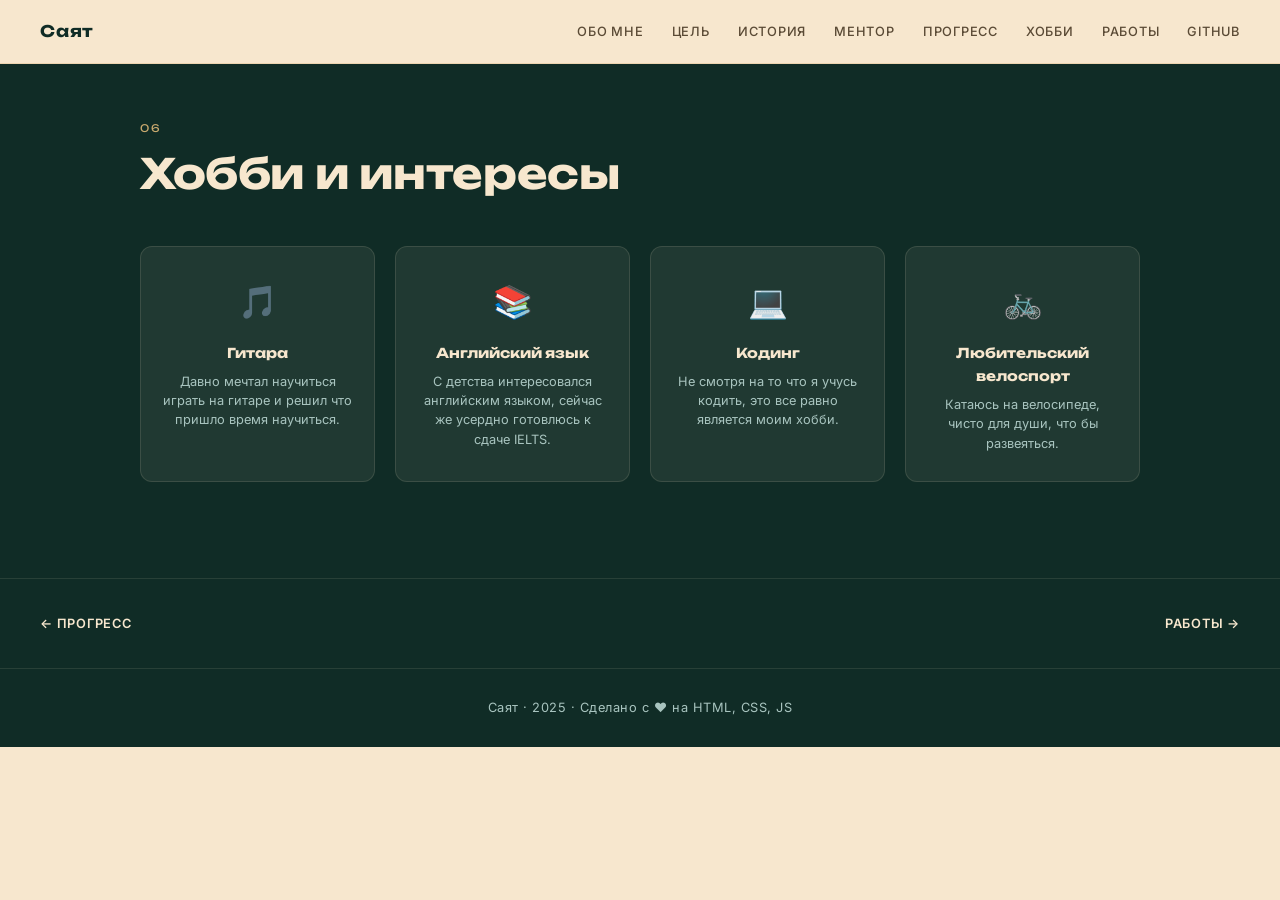
==== hobbies.html @ 093d3baf "commit" ====
<!DOCTYPE html>
<html lang="ru">
<head>
  <meta charset="UTF-8" />
  <meta name="viewport" content="width=device-width, initial-scale=1.0" />
  <title>Хобби — Саят</title>
  <link rel="stylesheet" href="style.css" />
  <link rel="preconnect" href="https://fonts.googleapis.com" />
  <link rel="preconnect" href="https://fonts.gstatic.com" crossorigin />
  <link href="https://fonts.googleapis.com/css2?family=Unbounded:wght@300;400;700&family=Inter:wght@300;400;500&display=swap" rel="stylesheet" />
</head>
<body>

  <header class="nav" id="nav">
    <a href="index.html" class="nav__logo">Саят</a>
    <button class="nav__burger" id="burger" aria-label="Меню">
      <span></span><span></span><span></span>
    </button>
    <nav class="nav__links" id="nav-links">
      <a href="about.html">Обо мне</a>
      <a href="goal.html">Цель</a>
      <a href="story.html">История</a>
      <a href="mentor.html">Ментор</a>
      <a href="progress.html">Прогресс</a>
      <a href="hobbies.html" class="nav__active">Хобби</a>
      <a href="works.html">Работы</a>
      <a href="github.html">GitHub</a>
    </nav>
  </header>

  <section class="section section--dark page-hero">
    <div class="section__inner">
      <span class="section__tag">06</span>
      <h1 class="section__title">Хобби и интересы</h1>
      <div class="hobbies__grid">
        <div class="hobby__card reveal">
          <div class="hobby__icon">🎵</div>
          <h4>Гитара</h4>
          <p>Давно мечтал научиться играть на гитаре и решил что пришло время научиться.</p>
        </div>
        <div class="hobby__card reveal">
          <div class="hobby__icon">📚</div>
          <h4>Английский язык</h4>
          <p>С детства интересовался английским языком, сейчас же усердно готовлюсь к сдаче IELTS.</p>
        </div>
        <div class="hobby__card reveal">
          <div class="hobby__icon">💻</div>
          <h4>Кодинг</h4>
          <p>Не смотря на то что я учусь кодить, это все равно является моим хобби.</p>
        </div>
        <div class="hobby__card reveal">
          <div class="hobby__icon">🚲</div>
          <h4>Любительский велоспорт</h4>
          <p>Катаюсь на велосипеде, чисто для души, что бы развеяться.</p>
        </div>
      </div>
    </div>
  </section>

  <div class="page-nav-bottom page-nav-bottom--dark">
    <a href="progress.html" class="page-nav-btn page-nav-btn--prev">← Прогресс</a>
    <a href="works.html" class="page-nav-btn page-nav-btn--next">Работы →</a>
  </div>

  <footer class="footer">
    <p>Саят · 2025 · Сделано с ❤️ на HTML, CSS, JS</p>
  </footer>

  <script src="script.js"></script>
</body>
</html>
---- style.css ----
:root {
  --cream: #F7E7CE;
  --cream-dark: #EDD5B0;
  --green: #102C26;
  --green-mid: #1A4A40;
  --accent: #C8A96E;
  --text-on-cream: #102C26;
  --text-on-green: #F7E7CE;
  --muted-on-cream: #5A4A35;
  --muted-on-green: #A8C4BF;
  --font-display: 'Unbounded', sans-serif;
  --font-body: 'Inter', sans-serif;
  --radius: 12px;
  --radius-sm: 6px;
  --transition: 0.3s ease;
  --max-w: 1000px;
}

*, *::before, *::after { box-sizing: border-box; margin: 0; padding: 0; }
html { scroll-behavior: smooth; }
body {
  font-family: var(--font-body);
  background: var(--cream);
  color: var(--text-on-cream);
  font-size: 16px;
  line-height: 1.7;
  overflow-x: hidden;
}
img { max-width: 100%; display: block; }
a { color: inherit; text-decoration: none; }
ul { list-style: none; }

.nav {
  position: fixed;
  inset: 0 0 auto;
  z-index: 100;
  display: flex;
  align-items: center;
  justify-content: space-between;
  padding: 18px 40px;
  background: var(--cream);
  border-bottom: 1px solid var(--cream-dark);
  transition: box-shadow var(--transition);
}
.nav.scrolled { box-shadow: 0 2px 20px rgba(16,44,38,.1); }
.nav__logo {
  font-family: var(--font-display);
  font-size: 1rem;
  font-weight: 700;
  color: var(--green);
  letter-spacing: 0.05em;
}
.nav__links { display: flex; gap: 28px; }
.nav__links a {
  font-size: 0.8rem;
  font-weight: 500;
  letter-spacing: 0.06em;
  text-transform: uppercase;
  color: var(--muted-on-cream);
  transition: color var(--transition);
}
.nav__links a:hover,
.nav__active { color: var(--green); }
.nav__active { font-weight: 600; }
.nav__burger {
  display: none;
  flex-direction: column;
  gap: 5px;
  background: none;
  border: none;
  cursor: pointer;
  padding: 4px;
}
.nav__burger span {
  display: block;
  width: 24px;
  height: 2px;
  background: var(--green);
  transition: var(--transition);
}
.nav__burger.open span:nth-child(1) { transform: translateY(7px) rotate(45deg); }
.nav__burger.open span:nth-child(2) { opacity: 0; }
.nav__burger.open span:nth-child(3) { transform: translateY(-7px) rotate(-45deg); }

.btn {
  display: inline-flex;
  align-items: center;
  gap: 10px;
  padding: 14px 32px;
  background: var(--green);
  color: var(--cream);
  font-family: var(--font-body);
  font-size: 0.875rem;
  font-weight: 500;
  letter-spacing: 0.04em;
  border-radius: var(--radius-sm);
  border: 2px solid var(--green);
  transition: background var(--transition), transform var(--transition);
}
.btn:hover { background: var(--green-mid); transform: translateY(-2px); }
.btn--outline {
  background: transparent;
  color: var(--cream);
  border-color: var(--cream);
}
.btn--outline:hover { background: rgba(247,231,206,.15); }

.hero {
  min-height: 100vh;
  display: flex;
  flex-direction: column;
  align-items: center;
  justify-content: center;
  text-align: center;
  padding: 100px 24px 60px;
  position: relative;
  background:
    radial-gradient(ellipse 60% 50% at 50% 100%, rgba(16,44,38,.08) 0%, transparent 70%),
    var(--cream);
}
.hero__eyebrow {
  font-size: 0.8rem;
  letter-spacing: 0.15em;
  text-transform: uppercase;
  color: var(--muted-on-cream);
  margin-bottom: 16px;
}
.hero__name {
  font-family: var(--font-display);
  font-size: clamp(2.8rem, 8vw, 6rem);
  font-weight: 700;
  color: var(--green);
  line-height: 1.05;
  margin-bottom: 20px;
  letter-spacing: -0.02em;
}
.hero__sub {
  font-size: 1rem;
  color: var(--muted-on-cream);
  margin-bottom: 40px;
  letter-spacing: 0.04em;
}
.hero__scroll-hint {
  position: absolute;
  bottom: 32px;
  font-size: 1.5rem;
  color: var(--accent);
  animation: bounce 2s infinite;
}
@keyframes bounce {
  0%, 100% { transform: translateY(0); }
  50% { transform: translateY(8px); }
}

.section { padding: 96px 24px; background: var(--cream); }
.section--dark { background: var(--green); color: var(--text-on-green); }
.section--last { padding-bottom: 120px; }
.section__inner { max-width: var(--max-w); margin: 0 auto; }
.section__tag {
  font-family: var(--font-display);
  font-size: 0.65rem;
  letter-spacing: 0.2em;
  color: var(--accent);
  display: block;
  margin-bottom: 12px;
}
.section__title {
  font-family: var(--font-display);
  font-size: clamp(1.6rem, 4vw, 2.6rem);
  font-weight: 700;
  margin-bottom: 48px;
  letter-spacing: -0.01em;
  line-height: 1.15;
}
.section--dark .section__title { color: var(--cream); }

.about__grid {
  display: grid;
  grid-template-columns: 1fr 280px;
  gap: 48px;
  align-items: start;
}
.about__text p { margin-bottom: 16px; color: var(--muted-on-cream); }
.about__text strong { color: var(--green); font-weight: 600; }
.fact-list { margin-top: 8px; }
.fact-list li {
  padding: 8px 0;
  border-bottom: 1px solid var(--cream-dark);
  color: var(--muted-on-cream);
  font-size: 0.95rem;
}
.fact-list li::before { content: '— '; color: var(--accent); }
.about__card {
  background: var(--green);
  border-radius: var(--radius);
  padding: 32px 24px;
  text-align: center;
  color: var(--text-on-green);
}
.about__avatar,
.mentor__avatar {
  border-radius: 50%;
  background: var(--green-mid);
  border: 3px solid var(--accent);
  display: flex;
  align-items: center;
  justify-content: center;
  font-family: var(--font-display);
  font-weight: 700;
  color: var(--cream);
}
.about__avatar {
  width: 90px;
  height: 90px;
  font-size: 2rem;
  margin: 0 auto 20px;
}
.about__caption {
  font-size: 0.875rem;
  color: var(--muted-on-green);
  font-style: italic;
  line-height: 1.6;
}

.goal__quote {
  font-family: var(--font-display);
  font-size: clamp(1.1rem, 2.5vw, 1.5rem);
  font-weight: 300;
  color: var(--cream);
  border-left: 3px solid var(--accent);
  padding-left: 24px;
  margin-bottom: 32px;
  line-height: 1.5;
}
.goal__content p { color: var(--muted-on-green); }

.story__timeline { display: flex; flex-direction: column; }
.timeline__item {
  display: grid;
  grid-template-columns: 20px 1fr;
  gap: 24px;
  position: relative;
  padding-bottom: 40px;
}
.timeline__item:last-child { padding-bottom: 0; }
.timeline__item::before {
  content: '';
  position: absolute;
  left: 9px;
  top: 20px;
  bottom: 0;
  width: 2px;
  background: var(--cream-dark);
}
.timeline__item:last-child::before { display: none; }
.timeline__dot {
  width: 20px;
  height: 20px;
  border-radius: 50%;
  background: var(--cream);
  border: 3px solid var(--accent);
  position: relative;
  z-index: 1;
  margin-top: 2px;
}
.timeline__date {
  font-family: var(--font-display);
  font-size: 0.7rem;
  letter-spacing: 0.12em;
  color: var(--accent);
  display: block;
  margin-bottom: 8px;
}
.timeline__body p { color: var(--muted-on-cream); }

.mentor__card {
  display: grid;
  grid-template-columns: 100px 1fr;
  gap: 40px;
  align-items: start;
  background: rgba(247,231,206,.08);
  border: 1px solid rgba(247,231,206,.15);
  border-radius: var(--radius);
  padding: 40px;
}
.mentor__avatar {
  width: 80px;
  height: 80px;
  font-size: 1.8rem;
  flex-shrink: 0;
}
.mentor__name {
  font-family: var(--font-display);
  font-size: 1.2rem;
  font-weight: 700;
  color: var(--cream);
  margin-bottom: 4px;
}
.mentor__role {
  font-size: 0.8rem;
  color: var(--accent);
  letter-spacing: 0.08em;
  text-transform: uppercase;
  margin-bottom: 16px;
}
.mentor__info p { color: var(--muted-on-green); margin-bottom: 12px; }
.mentor__info .mentor__lesson {
  margin-top: 20px;
  padding: 16px 20px;
  background: rgba(200,169,110,.12);
  border-left: 3px solid var(--accent);
  border-radius: var(--radius-sm);
  font-size: 0.9rem;
  color: var(--cream);
}

.progress__grid {
  display: grid;
  grid-template-columns: 1fr auto 1fr;
  gap: 24px;
  align-items: center;
  margin-bottom: 56px;
}
.progress__card { border-radius: var(--radius); padding: 32px; }
.progress__card--a {
  background: var(--cream-dark);
  border: 1px solid rgba(16,44,38,.1);
}
.progress__card--b { background: var(--green); color: var(--cream); }
.progress__label {
  font-family: var(--font-display);
  font-size: 0.65rem;
  letter-spacing: 0.2em;
  text-transform: uppercase;
  color: var(--accent);
  display: block;
  margin-bottom: 10px;
}
.progress__card h3 {
  font-family: var(--font-display);
  font-size: 1.1rem;
  margin-bottom: 16px;
}
.progress__card--a h3 { color: var(--green); }
.progress__card ul li {
  padding: 6px 0;
  font-size: 0.9rem;
  border-bottom: 1px solid rgba(0,0,0,.07);
}
.progress__card--a ul li { color: var(--muted-on-cream); }
.progress__card--b ul li {
  border-color: rgba(247,231,206,.15);
  color: var(--muted-on-green);
}
.progress__card--a ul li::before { content: '✕ '; color: #b88; font-size: 0.8rem; }
.progress__card--b ul li::before { content: '✓ '; color: var(--accent); font-size: 0.8rem; }
.progress__arrow {
  font-size: 2rem;
  color: var(--accent);
  font-family: var(--font-display);
  text-align: center;
}
.skills__bar-list { display: flex; flex-direction: column; gap: 20px; }
.skills__bar {
  display: grid;
  grid-template-columns: 100px 1fr 48px;
  align-items: center;
  gap: 16px;
}
.skills__bar-label,
.skills__bar-pct { font-size: 0.85rem; color: var(--muted-on-cream); }
.skills__bar-pct { font-size: 0.75rem; text-align: right; }
.skills__bar-track {
  height: 6px;
  background: var(--cream-dark);
  border-radius: 99px;
  overflow: hidden;
}
.skills__bar-fill {
  height: 100%;
  background: var(--green);
  border-radius: 99px;
  width: 0;
  transition: width 1s cubic-bezier(.4,0,.2,1);
}

.hobbies__grid {
  display: grid;
  grid-template-columns: repeat(4, 1fr);
  gap: 20px;
}
.hobby__card {
  background: rgba(247,231,206,.07);
  border: 1px solid rgba(247,231,206,.12);
  border-radius: var(--radius);
  padding: 28px 20px;
  text-align: center;
  transition: background var(--transition), transform var(--transition);
}
.hobby__card:hover { background: rgba(247,231,206,.14); transform: translateY(-4px); }
.hobby__icon { font-size: 2rem; margin-bottom: 12px; }
.hobby__card h4 {
  font-family: var(--font-display);
  font-size: 0.85rem;
  font-weight: 700;
  color: var(--cream);
  margin-bottom: 8px;
}
.hobby__card p { font-size: 0.8rem; color: var(--muted-on-green); line-height: 1.5; }

.works__grid {
  display: grid;
  grid-template-columns: repeat(auto-fill, minmax(280px, 1fr));
  gap: 24px;
}
.work__card {
  border: 1px solid var(--cream-dark);
  border-radius: var(--radius);
  overflow: hidden;
  background: var(--cream);
  transition: transform var(--transition), box-shadow var(--transition);
}
.work__card:hover { transform: translateY(-6px); box-shadow: 0 16px 40px rgba(16,44,38,.1); }
.work__thumb {
  height: 180px;
  background: var(--green);
  display: flex;
  align-items: center;
  justify-content: center;
  color: var(--muted-on-green);
  font-size: 0.8rem;
  letter-spacing: 0.06em;
  font-family: var(--font-display);
}
.work__info { padding: 24px; }
.work__info h3 {
  font-family: var(--font-display);
  font-size: 0.95rem;
  font-weight: 700;
  color: var(--green);
  margin-bottom: 10px;
}
.work__info p { font-size: 0.875rem; color: var(--muted-on-cream); margin-bottom: 16px; }
.work__link {
  font-size: 0.8rem;
  font-weight: 600;
  color: var(--green);
  letter-spacing: 0.04em;
  text-decoration: underline;
  text-underline-offset: 3px;
  transition: color var(--transition);
}
.work__link:hover { color: var(--accent); }

.github__desc { color: var(--muted-on-green); margin-bottom: 32px; max-width: 480px; }

.footer {
  padding: 28px 24px;
  background: var(--green);
  text-align: center;
  border-top: 1px solid rgba(247,231,206,.1);
}
.footer p { font-size: 0.8rem; color: var(--muted-on-green); letter-spacing: 0.04em; }

.page-hero { padding-top: 120px; }
.page-nav-bottom {
  display: flex;
  justify-content: space-between;
  align-items: center;
  padding: 24px 40px;
  background: var(--cream);
  border-top: 1px solid var(--cream-dark);
}
.page-nav-bottom--dark {
  background: var(--green);
  border-top-color: rgba(247,231,206,.1);
}
.page-nav-btn {
  font-size: 0.8rem;
  font-weight: 600;
  letter-spacing: 0.06em;
  text-transform: uppercase;
  color: var(--green);
  padding: 10px 0;
  transition: opacity var(--transition);
}
.page-nav-bottom--dark .page-nav-btn { color: var(--cream); }
.page-nav-btn:hover { opacity: 0.6; }

.home__sections { padding-top: 80px; }
.home__grid {
  display: grid;
  grid-template-columns: repeat(4, 1fr);
  gap: 16px;
}
.home__card {
  display: block;
  background: var(--cream);
  border: 1px solid var(--cream-dark);
  border-radius: var(--radius);
  padding: 28px 24px;
  transition: background var(--transition), transform var(--transition), box-shadow var(--transition);
}
.home__card:hover {
  background: var(--green);
  color: var(--cream);
  transform: translateY(-4px);
  box-shadow: 0 12px 32px rgba(16,44,38,.15);
}
.home__card-num {
  display: block;
  font-family: var(--font-display);
  font-size: 0.6rem;
  letter-spacing: 0.2em;
  color: var(--accent);
  margin-bottom: 12px;
}
.home__card h3 {
  font-family: var(--font-display);
  font-size: 0.9rem;
  font-weight: 700;
  margin-bottom: 8px;
  color: var(--green);
  transition: color var(--transition);
}
.home__card p {
  font-size: 0.8rem;
  color: var(--muted-on-cream);
  line-height: 1.5;
  transition: color var(--transition);
}
.home__card:hover h3 { color: var(--cream); }
.home__card:hover p { color: var(--muted-on-green); }

.reveal {
  opacity: 0;
  transform: translateY(28px);
  transition: opacity 0.6s ease, transform 0.6s ease;
}
.reveal.visible { opacity: 1; transform: none; }

@media (max-width: 768px) {
  .nav { padding: 16px 20px; }
  .nav__links {
    display: none;
    position: fixed;
    inset: 0;
    background: var(--cream);
    flex-direction: column;
    align-items: center;
    justify-content: center;
    gap: 32px;
    z-index: 99;
  }
  .nav__links.open { display: flex; }
  .nav__links a { font-size: 1.1rem; }
  .nav__burger { display: flex; z-index: 101; }

  .section { padding: 64px 20px; }
  .section__title { margin-bottom: 32px; }
  .page-hero { padding-top: 100px; }
  .page-nav-bottom { padding: 20px; }

  .about__grid { grid-template-columns: 1fr; }
  .about__card { display: none; }
  .progress__grid { grid-template-columns: 1fr; }
  .progress__arrow { transform: rotate(90deg); font-size: 1.5rem; }
  .hobbies__grid { grid-template-columns: repeat(2, 1fr); }
  .works__grid { grid-template-columns: 1fr; }
  .mentor__card { grid-template-columns: 1fr; text-align: center; padding: 28px 20px; }
  .mentor__avatar { margin: 0 auto; }
  .skills__bar { grid-template-columns: 80px 1fr 40px; }
  .home__grid { grid-template-columns: repeat(2, 1fr); }
}

@media (prefers-reduced-motion: reduce) {
  *, *::before, *::after { animation: none !important; transition: none !important; }
}
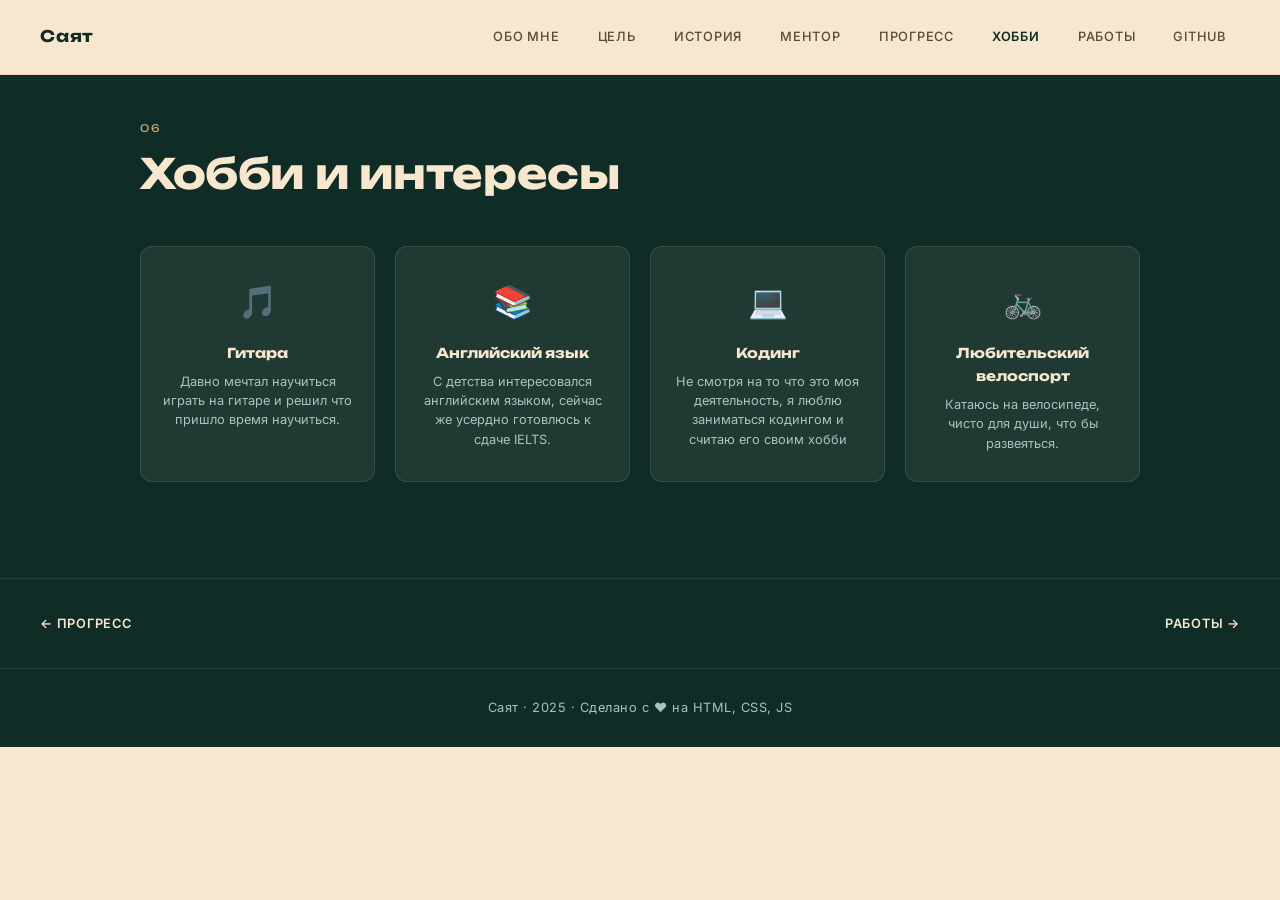
==== commit e9a8d6bb: "Add files via upload" ====
--- a/hobbies.html
+++ b/hobbies.html
@@ -46,7 +46,7 @@
         <div class="hobby__card reveal">
           <div class="hobby__icon">💻</div>
           <h4>Кодинг</h4>
-          <p>Не смотря на то что я учусь кодить, это все равно является моим хобби.</p>
+          <p>Не смотря на то что это моя деятельность, я люблю заниматься кодингом и считаю его своим хобби</p>
         </div>
         <div class="hobby__card reveal">
           <div class="hobby__icon">🚲</div>
--- a/style.css
+++ b/style.css
@@ -50,18 +50,29 @@
   color: var(--green);
   letter-spacing: 0.05em;
 }
-.nav__links { display: flex; gap: 28px; }
+.nav__links { display: flex; gap: 10px; }
 .nav__links a {
   font-size: 0.8rem;
   font-weight: 500;
   letter-spacing: 0.06em;
   text-transform: uppercase;
   color: var(--muted-on-cream);
-  transition: color var(--transition);
-}
-.nav__links a:hover,
-.nav__active { color: var(--green); }
-.nav__active { font-weight: 600; }
+  padding: 8px 14px;
+  border-radius: var(--radius-sm);
+  transition: color var(--transition), background-color var(--transition), margin var(--transition), box-shadow var(--transition);
+}
+.nav__links a:hover {
+  color: var(--cream);
+  background-color: var(--green);
+  margin: 0 6px;
+  box-shadow: 0 4px 14px rgba(16,44,38,.2);
+}
+.nav__links a.nav__active:hover {
+  color: var(--green);
+  background-color: transparent;
+}
+.nav__links a.nav__active { color: var(--green); }
+.nav__links a.nav__active { font-weight: 600; }
 .nav__burger {
   display: none;
   flex-direction: column;
@@ -282,6 +293,10 @@
   border: 1px solid rgba(247,231,206,.15);
   border-radius: var(--radius);
   padding: 40px;
+  margin-bottom: 40px;
+}
+.mentor__card:last-child{
+  margin-bottom: 0;
 }
 .mentor__avatar {
   width: 80px;
